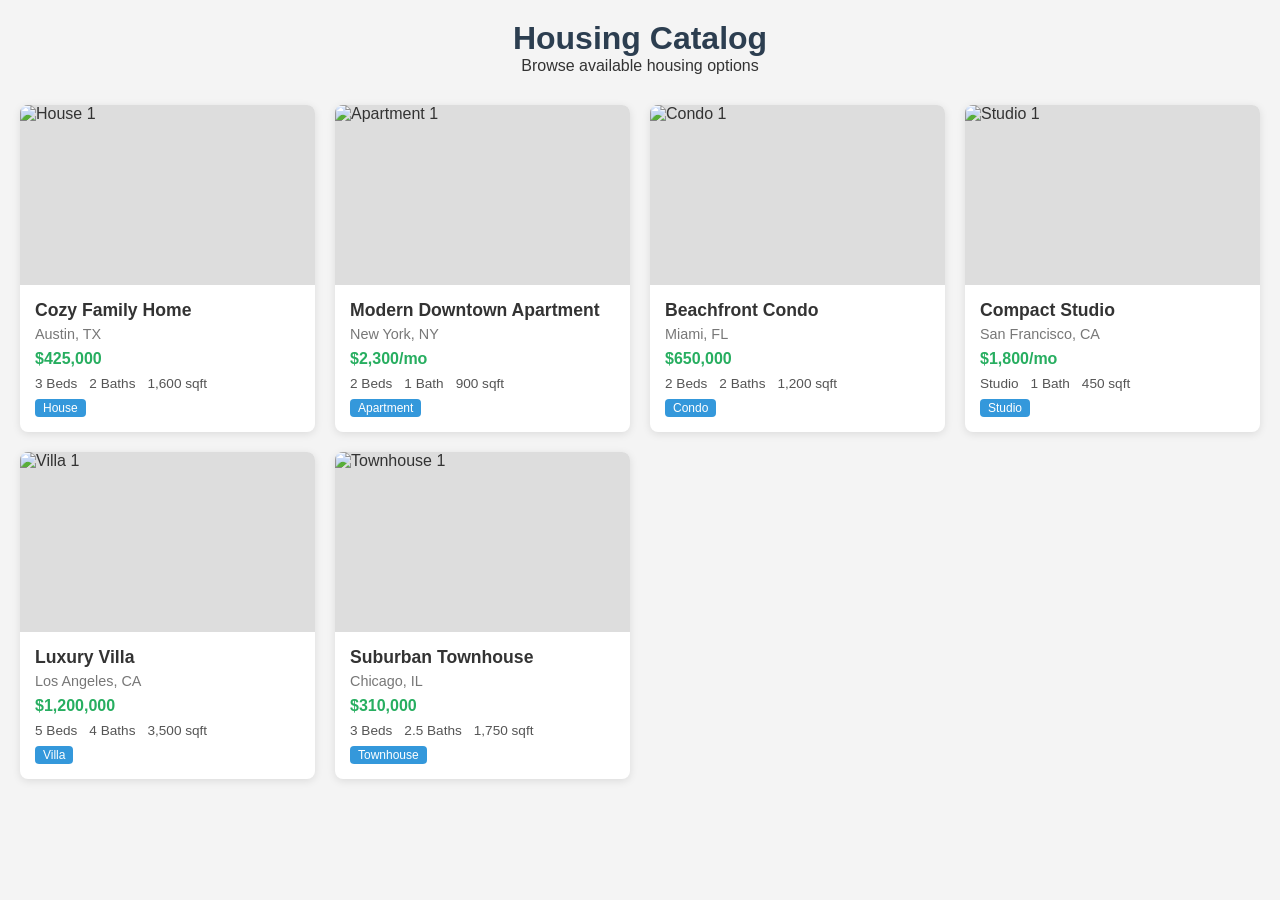
==== index.html @ a1b772fb "inital commit" ====
<!DOCTYPE html>
<html lang="en">
<head>
  <meta charset="UTF-8">
  <meta name="viewport" content="width=device-width, initial-scale=1.0">
  <title>Housing Catalog</title>
  <style>
    * { box-sizing: border-box; margin: 0; padding: 0; }
    body { font-family: Arial, sans-serif; background: #f4f4f4; color: #333; padding: 20px; }
    header { text-align: center; margin-bottom: 30px; }
    header h1 { color: #2c3e50; }
    .catalog { display: grid; grid-template-columns: repeat(auto-fit, minmax(280px, 1fr)); gap: 20px; }
    .card { background: #fff; border-radius: 8px; overflow: hidden; box-shadow: 0 2px 8px rgba(0,0,0,0.1); }
    .card img { width: 100%; height: 180px; object-fit: cover; display: block; background: #ddd; }
    .card-body { padding: 15px; }
    .card-body h2 { font-size: 1.1rem; margin-bottom: 5px; }
    .location { color: #777; font-size: 0.9rem; margin-bottom: 8px; }
    .price { font-weight: bold; color: #27ae60; margin-bottom: 8px; }
    .details { font-size: 0.85rem; color: #555; }
    .details span { margin-right: 12px; }
    .badge { display: inline-block; background: #3498db; color: #fff; padding: 2px 8px; border-radius: 4px; font-size: 0.75rem; margin-top: 8px; }
  </style>
</head>
<body>
  <header>
    <h1>Housing Catalog</h1>
    <p>Browse available housing options</p>
  </header>
  <main class="catalog">
    <div class="card">
      <img src="https://via.placeholder.com/400x180?text=House+1" alt="House 1">
      <div class="card-body">
        <h2>Cozy Family Home</h2>
        <p class="location">Austin, TX</p>
        <p class="price">$425,000</p>
        <p class="details"><span>3 Beds</span><span>2 Baths</span><span>1,600 sqft</span></p>
        <span class="badge">House</span>
      </div>
    </div>
    <div class="card">
      <img src="https://via.placeholder.com/400x180?text=Apartment+1" alt="Apartment 1">
      <div class="card-body">
        <h2>Modern Downtown Apartment</h2>
        <p class="location">New York, NY</p>
        <p class="price">$2,300/mo</p>
        <p class="details"><span>2 Beds</span><span>1 Bath</span><span>900 sqft</span></p>
        <span class="badge">Apartment</span>
      </div>
    </div>
    <div class="card">
      <img src="https://via.placeholder.com/400x180?text=Condo+1" alt="Condo 1">
      <div class="card-body">
        <h2>Beachfront Condo</h2>
        <p class="location">Miami, FL</p>
        <p class="price">$650,000</p>
        <p class="details"><span>2 Beds</span><span>2 Baths</span><span>1,200 sqft</span></p>
        <span class="badge">Condo</span>
      </div>
    </div>
    <div class="card">
      <img src="https://via.placeholder.com/400x180?text=Studio+1" alt="Studio 1">
      <div class="card-body">
        <h2>Compact Studio</h2>
        <p class="location">San Francisco, CA</p>
        <p class="price">$1,800/mo</p>
        <p class="details"><span>Studio</span><span>1 Bath</span><span>450 sqft</span></p>
        <span class="badge">Studio</span>
      </div>
    </div>
    <div class="card">
      <img src="https://via.placeholder.com/400x180?text=Villa+1" alt="Villa 1">
      <div class="card-body">
        <h2>Luxury Villa</h2>
        <p class="location">Los Angeles, CA</p>
        <p class="price">$1,200,000</p>
        <p class="details"><span>5 Beds</span><span>4 Baths</span><span>3,500 sqft</span></p>
        <span class="badge">Villa</span>
      </div>
    </div>
    <div class="card">
      <img src="https://via.placeholder.com/400x180?text=Townhouse+1" alt="Townhouse 1">
      <div class="card-body">
        <h2>Suburban Townhouse</h2>
        <p class="location">Chicago, IL</p>
        <p class="price">$310,000</p>
        <p class="details"><span>3 Beds</span><span>2.5 Baths</span><span>1,750 sqft</span></p>
        <span class="badge">Townhouse</span>
      </div>
    </div>
  </main>
</body>
</html>
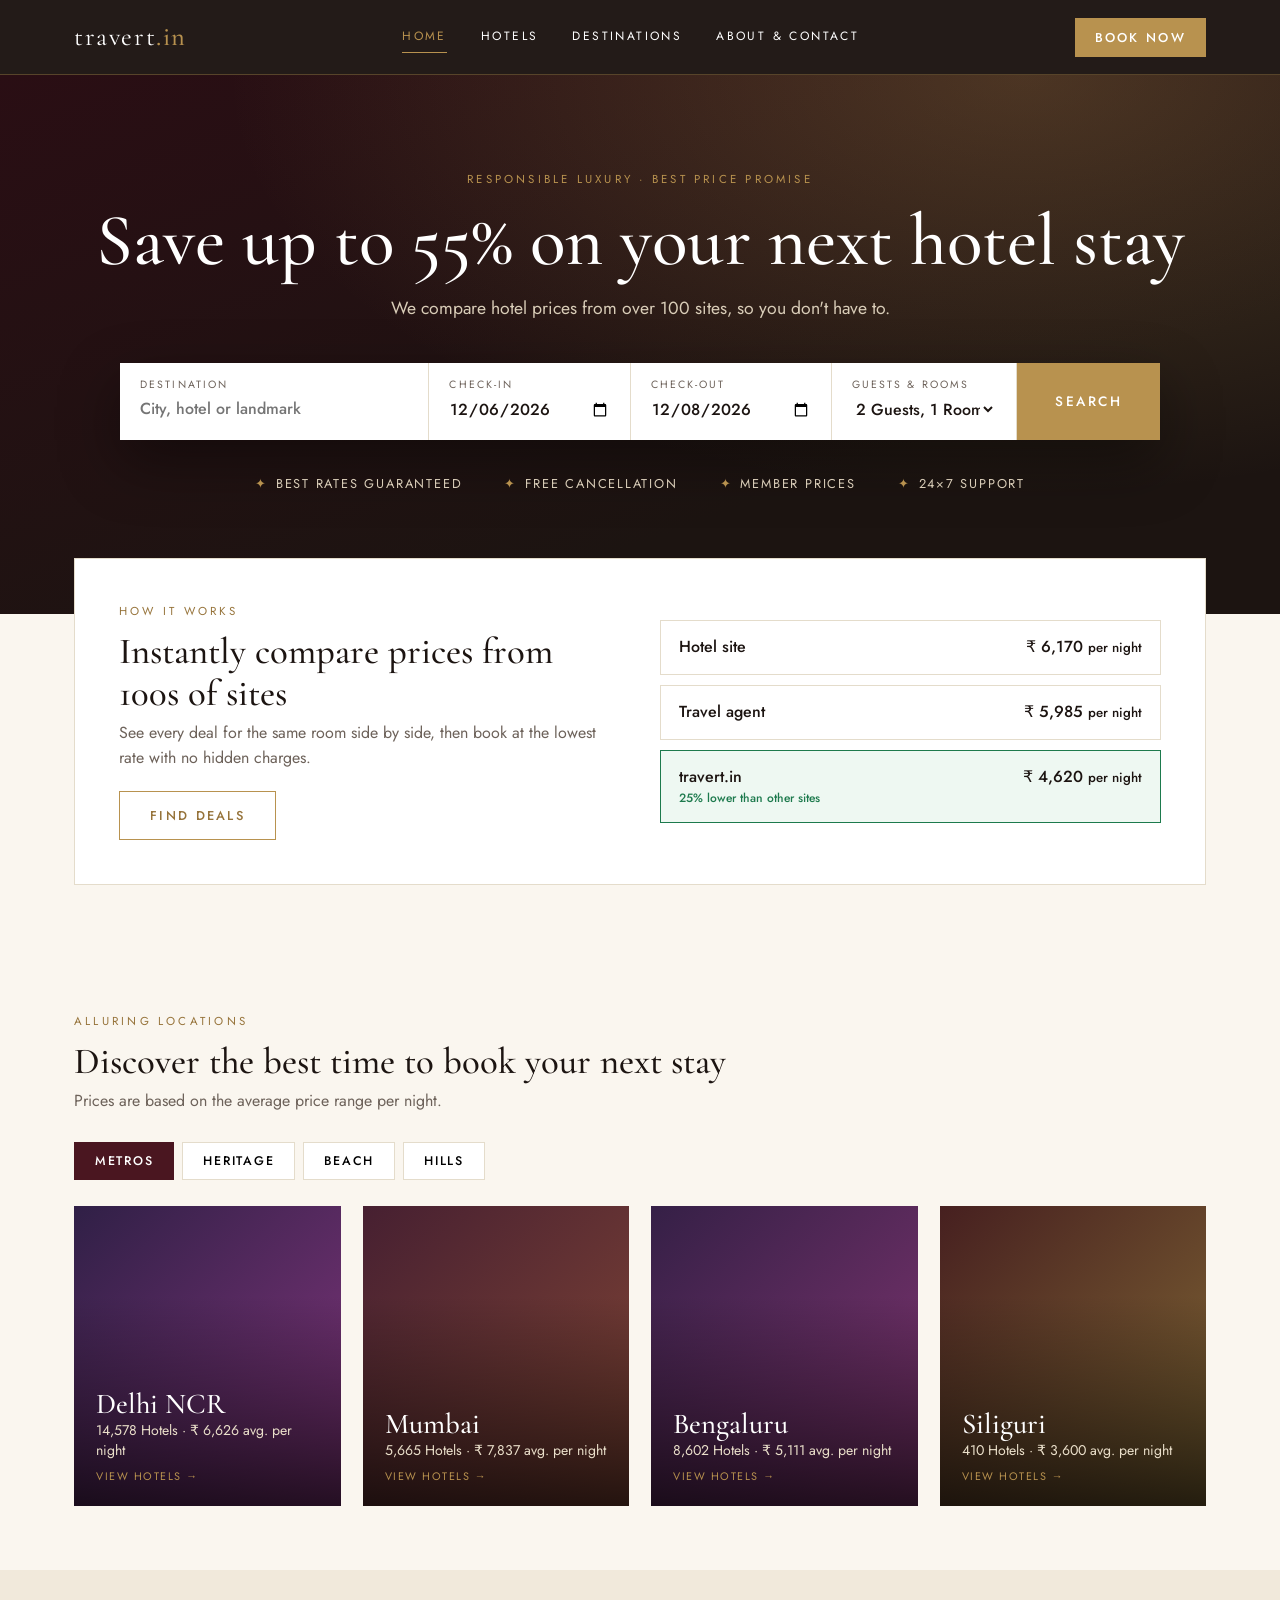
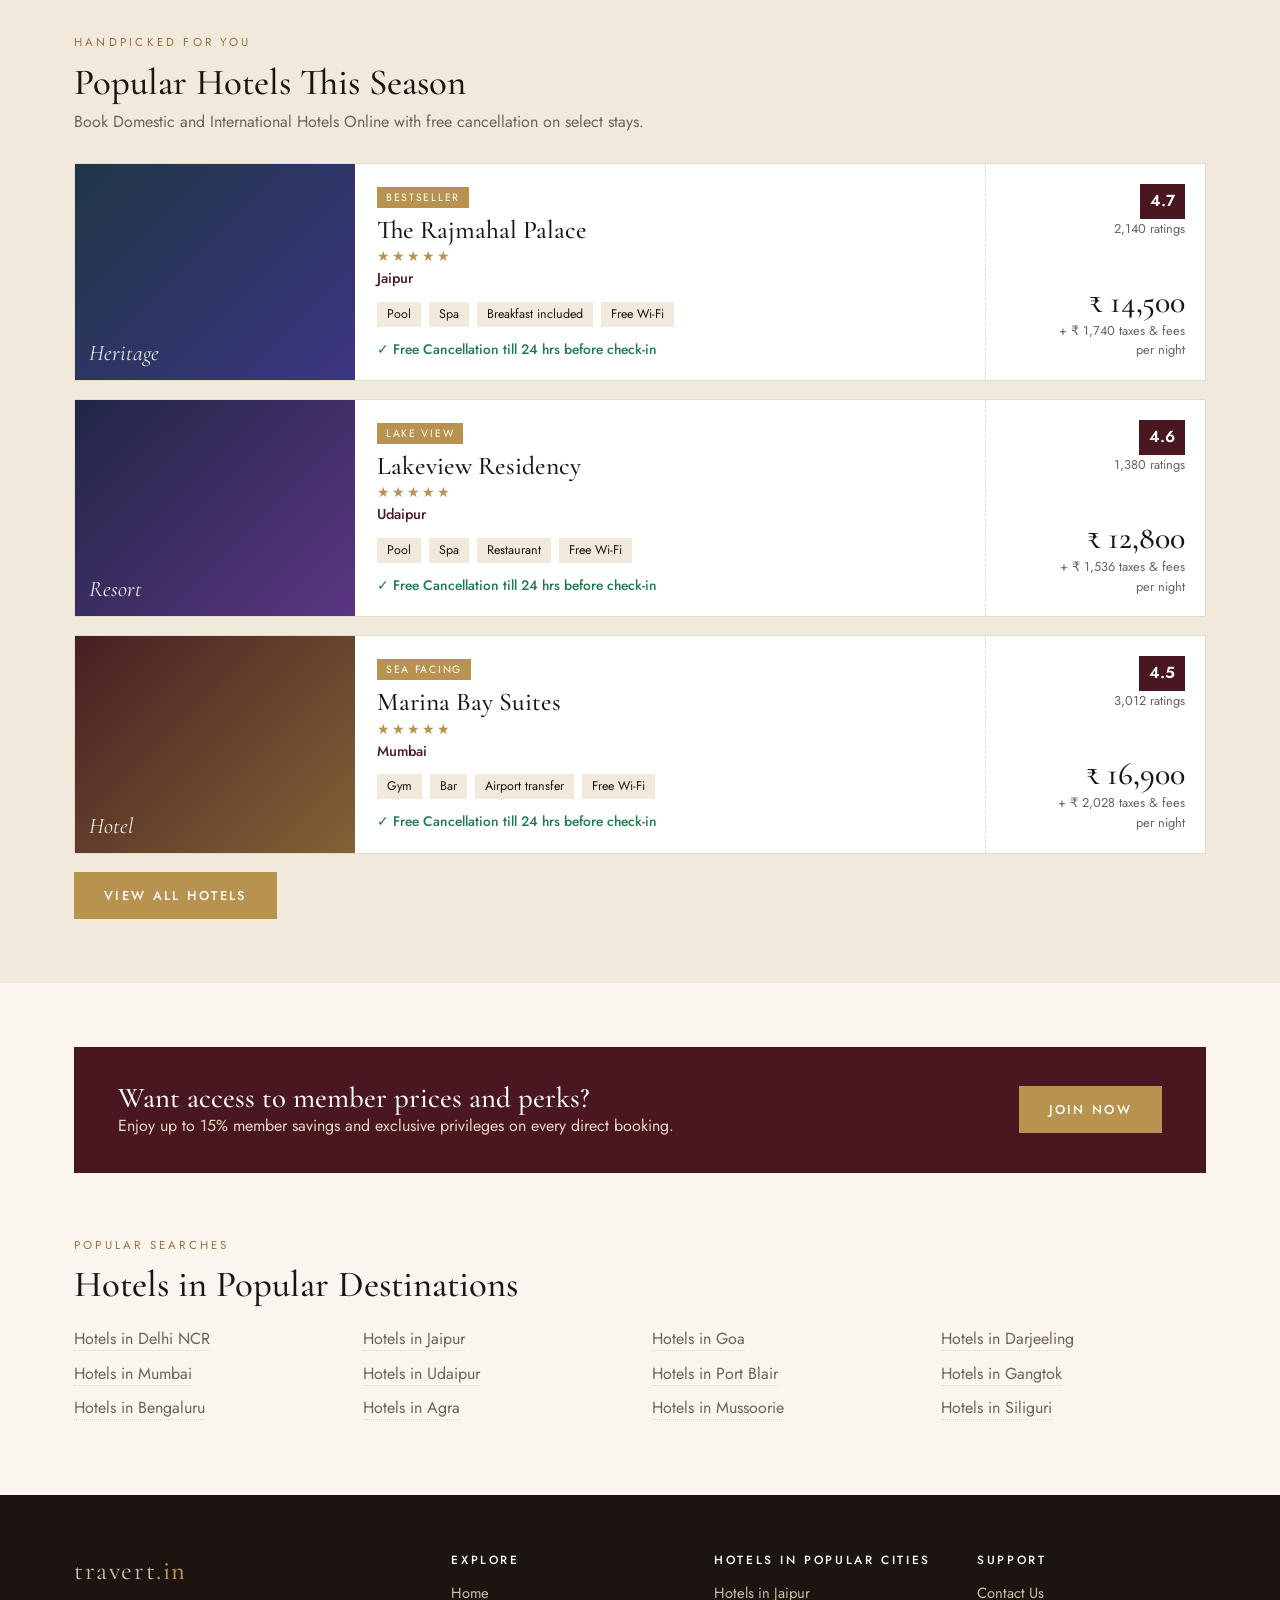
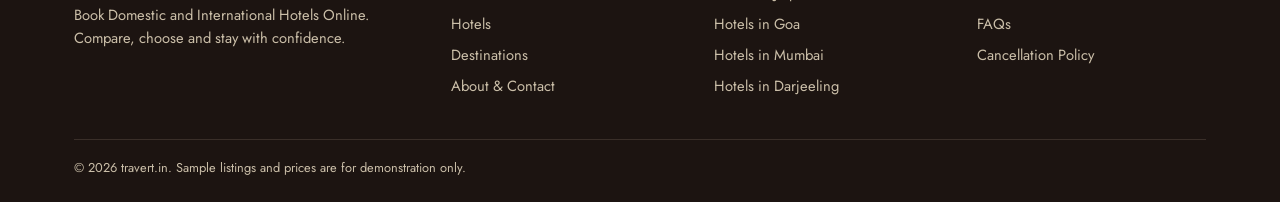
==== commit 5d6e0c46: "refc: redesign ui" ====
--- a/index.html
+++ b/index.html
@@ -1,92 +1,75 @@
 <!DOCTYPE html>
 <html lang="en">
 <head>
-  <meta charset="UTF-8">
-  <meta name="viewport" content="width=device-width, initial-scale=1.0">
-  <title>Housing Catalog</title>
-  <style>
-    * { box-sizing: border-box; margin: 0; padding: 0; }
-    body { font-family: Arial, sans-serif; background: #f4f4f4; color: #333; padding: 20px; }
-    header { text-align: center; margin-bottom: 30px; }
-    header h1 { color: #2c3e50; }
-    .catalog { display: grid; grid-template-columns: repeat(auto-fit, minmax(280px, 1fr)); gap: 20px; }
-    .card { background: #fff; border-radius: 8px; overflow: hidden; box-shadow: 0 2px 8px rgba(0,0,0,0.1); }
-    .card img { width: 100%; height: 180px; object-fit: cover; display: block; background: #ddd; }
-    .card-body { padding: 15px; }
-    .card-body h2 { font-size: 1.1rem; margin-bottom: 5px; }
-    .location { color: #777; font-size: 0.9rem; margin-bottom: 8px; }
-    .price { font-weight: bold; color: #27ae60; margin-bottom: 8px; }
-    .details { font-size: 0.85rem; color: #555; }
-    .details span { margin-right: 12px; }
-    .badge { display: inline-block; background: #3498db; color: #fff; padding: 2px 8px; border-radius: 4px; font-size: 0.75rem; margin-top: 8px; }
-  </style>
+<meta charset="UTF-8">
+<meta name="viewport" content="width=device-width, initial-scale=1.0">
+<title>travert.in | Compare &amp; Book Hotels in India</title>
+<meta name="description" content="Book domestic and international hotels online. Compare prices and book luxury stays across India.">
+<link rel="preconnect" href="https://fonts.googleapis.com">
+<link rel="preconnect" href="https://fonts.gstatic.com" crossorigin>
+<link href="https://fonts.googleapis.com/css2?family=Cormorant+Garamond:wght@400;500;600&family=Jost:wght@400;500;600&display=swap" rel="stylesheet">
+<link rel="stylesheet" href="assets/css/style.css">
 </head>
 <body>
-  <header>
-    <h1>Housing Catalog</h1>
-    <p>Browse available housing options</p>
-  </header>
-  <main class="catalog">
-    <div class="card">
-      <img src="https://via.placeholder.com/400x180?text=House+1" alt="House 1">
-      <div class="card-body">
-        <h2>Cozy Family Home</h2>
-        <p class="location">Austin, TX</p>
-        <p class="price">$425,000</p>
-        <p class="details"><span>3 Beds</span><span>2 Baths</span><span>1,600 sqft</span></p>
-        <span class="badge">House</span>
+<header class="top" id="top"></header>
+<section class="hero">
+  <div class="wrap">
+    <span class="eyebrow" style="color:var(--gold)">Responsible luxury · Best price promise</span>
+    <h1>Save up to 55% on your next hotel stay</h1>
+    <p>We compare hotel prices from over 100 sites, so you don't have to.</p>
+    <form class="search" id="search">
+      <label><span>Destination</span><input name="city" list="cities" placeholder="City, hotel or landmark" autocomplete="off"></label>
+      <label><span>Check-in</span><input type="date" name="cin"></label>
+      <label><span>Check-out</span><input type="date" name="cout"></label>
+      <label><span>Guests &amp; Rooms</span><select name="guests"><option value="1">1 Guest, 1 Room</option><option value="2" selected>2 Guests, 1 Room</option><option value="4">4 Guests, 2 Rooms</option></select></label>
+      <button class="btn" type="submit">Search</button>
+    </form>
+    <datalist id="cities"></datalist>
+    <div class="trust"><span><i>✦</i>Best Rates Guaranteed</span><span><i>✦</i>Free Cancellation</span><span><i>✦</i>Member Prices</span><span><i>✦</i>24×7 Support</span></div>
+  </div>
+</section>
+
+<section style="padding-top:0">
+  <div class="wrap" style="margin-top:-56px;position:relative">
+    <div class="compare">
+      <div><span class="eyebrow">How it works</span><h2>Instantly compare prices from 100s of sites</h2>
+        <p class="sub" style="margin-bottom:20px">See every deal for the same room side by side, then book at the lowest rate with no hidden charges.</p><a class="btn ghost" href="hotels.html">Find Deals</a></div>
+      <div class="rates">
+        <div class="rate"><span>Hotel site</span><span>₹ 6,170 <small>per night</small></span></div>
+        <div class="rate"><span>Travel agent</span><span>₹ 5,985 <small>per night</small></span></div>
+        <div class="rate best"><span>travert.in<em>25% lower than other sites</em></span><span>₹ 4,620 <small>per night</small></span></div>
       </div>
     </div>
-    <div class="card">
-      <img src="https://via.placeholder.com/400x180?text=Apartment+1" alt="Apartment 1">
-      <div class="card-body">
-        <h2>Modern Downtown Apartment</h2>
-        <p class="location">New York, NY</p>
-        <p class="price">$2,300/mo</p>
-        <p class="details"><span>2 Beds</span><span>1 Bath</span><span>900 sqft</span></p>
-        <span class="badge">Apartment</span>
-      </div>
-    </div>
-    <div class="card">
-      <img src="https://via.placeholder.com/400x180?text=Condo+1" alt="Condo 1">
-      <div class="card-body">
-        <h2>Beachfront Condo</h2>
-        <p class="location">Miami, FL</p>
-        <p class="price">$650,000</p>
-        <p class="details"><span>2 Beds</span><span>2 Baths</span><span>1,200 sqft</span></p>
-        <span class="badge">Condo</span>
-      </div>
-    </div>
-    <div class="card">
-      <img src="https://via.placeholder.com/400x180?text=Studio+1" alt="Studio 1">
-      <div class="card-body">
-        <h2>Compact Studio</h2>
-        <p class="location">San Francisco, CA</p>
-        <p class="price">$1,800/mo</p>
-        <p class="details"><span>Studio</span><span>1 Bath</span><span>450 sqft</span></p>
-        <span class="badge">Studio</span>
-      </div>
-    </div>
-    <div class="card">
-      <img src="https://via.placeholder.com/400x180?text=Villa+1" alt="Villa 1">
-      <div class="card-body">
-        <h2>Luxury Villa</h2>
-        <p class="location">Los Angeles, CA</p>
-        <p class="price">$1,200,000</p>
-        <p class="details"><span>5 Beds</span><span>4 Baths</span><span>3,500 sqft</span></p>
-        <span class="badge">Villa</span>
-      </div>
-    </div>
-    <div class="card">
-      <img src="https://via.placeholder.com/400x180?text=Townhouse+1" alt="Townhouse 1">
-      <div class="card-body">
-        <h2>Suburban Townhouse</h2>
-        <p class="location">Chicago, IL</p>
-        <p class="price">$310,000</p>
-        <p class="details"><span>3 Beds</span><span>2.5 Baths</span><span>1,750 sqft</span></p>
-        <span class="badge">Townhouse</span>
-      </div>
-    </div>
-  </main>
+  </div>
+</section>
+
+<section>
+  <div class="wrap">
+    <span class="eyebrow">Alluring locations</span><h2>Discover the best time to book your next stay</h2>
+    <p class="sub">Prices are based on the average price range per night.</p>
+    <div class="tabs" id="home-tabs"></div><div class="grid" id="home-dest"></div>
+  </div>
+</section>
+
+<section style="background:var(--sand)">
+  <div class="wrap">
+    <span class="eyebrow">Handpicked for you</span><h2>Popular Hotels This Season</h2>
+    <p class="sub">Book Domestic and International Hotels Online with free cancellation on select stays.</p>
+    <div id="featured"></div><a class="btn" href="hotels.html">View All Hotels</a>
+  </div>
+</section>
+
+<section>
+  <div class="wrap">
+    <div class="member"><div><h3>Want access to member prices and perks?</h3><p>Enjoy up to 15% member savings and exclusive privileges on every direct booking.</p></div><a class="btn" href="contact.html">Join Now</a></div>
+  </div>
+</section>
+
+<section style="padding-top:0">
+  <div class="wrap"><span class="eyebrow">Popular searches</span><h2 style="margin-bottom:20px">Hotels in Popular Destinations</h2><ul class="quick" id="quick"></ul></div>
+</section>
+<footer class="foot" id="foot"></footer>
+<script src="assets/js/data.js"></script>
+<script src="assets/js/main.js"></script>
 </body>
 </html>
--- a/assets/css/style.css
+++ b/assets/css/style.css
@@ -0,0 +1,103 @@
+:root{--ink:#1c1411;--maroon:#4a1620;--gold:#b8924f;--gold-d:#96733a;--ivory:#faf6ef;--sand:#f1e9db;--line:#e4dccb;--mute:#6d625a;--white:#fff;--ok:#1d7a4d;
+--serif:"Cormorant Garamond",Georgia,serif;--sans:"Jost","Segoe UI",Arial,sans-serif}
+*{box-sizing:border-box;margin:0;padding:0}
+html{scroll-behavior:smooth}
+body{font-family:var(--sans);color:var(--ink);background:var(--ivory);line-height:1.55;font-size:16px}
+a{color:inherit;text-decoration:none}img{max-width:100%}
+.wrap{max-width:1180px;margin:0 auto;padding:0 24px}
+h1,h2,h3{font-family:var(--serif);font-weight:500;line-height:1.15}
+h2{font-size:2.3rem;margin-bottom:6px}
+.eyebrow{font-size:.72rem;letter-spacing:.28em;text-transform:uppercase;color:var(--gold-d);margin-bottom:10px;display:block}
+.sub{color:var(--mute);margin-bottom:28px;max-width:640px}
+section{padding:64px 0}
+.btn{display:inline-block;background:var(--gold);color:#fff;border:0;padding:14px 30px;font:500 .8rem var(--sans);letter-spacing:.18em;text-transform:uppercase;cursor:pointer;transition:.25s}
+.btn:hover{background:var(--gold-d)}
+.btn.ghost{background:transparent;border:1px solid var(--gold);color:var(--gold-d)}
+.btn.ghost:hover{background:var(--gold);color:#fff}
+/* header */
+.top{position:sticky;top:0;z-index:50;background:rgba(28,20,17,.97);color:#fff;border-bottom:1px solid rgba(184,146,79,.35)}
+.top .wrap{display:flex;align-items:center;justify-content:space-between;height:74px}
+.logo{font-family:var(--serif);font-size:1.65rem;letter-spacing:.06em}.logo b{color:var(--gold);font-weight:500}
+.nav{display:flex;gap:34px}
+.nav a{font-size:.75rem;letter-spacing:.2em;text-transform:uppercase;padding:6px 0;border-bottom:1px solid transparent}
+.nav a:hover,.nav a.on{border-color:var(--gold);color:var(--gold)}
+.top .btn{padding:10px 20px}
+.burger{display:none;background:none;border:0;color:#fff;font-size:1.6rem;cursor:pointer}
+/* hero */
+.hero{background:radial-gradient(ellipse at 80% 0,rgba(184,146,79,.28),transparent 55%),linear-gradient(160deg,#2a0e14,#1c1411 70%);color:#fff;padding:96px 0 120px;text-align:center}
+.hero h1{font-size:clamp(2.6rem,6vw,4.6rem);margin-bottom:12px}
+.hero p{color:#d9cdb8;font-size:1.1rem;margin-bottom:40px}
+.search{background:#fff;color:var(--ink);display:grid;grid-template-columns:2fr 1.3fr 1.3fr 1.2fr auto;gap:0;max-width:1040px;margin:0 auto;box-shadow:0 22px 60px rgba(0,0,0,.4);text-align:left}
+.search label{padding:14px 20px;border-right:1px solid var(--line);display:block}
+.search span{display:block;font-size:.66rem;letter-spacing:.2em;text-transform:uppercase;color:var(--mute)}
+.search input,.search select{width:100%;border:0;outline:0;font:500 1rem var(--sans);padding:4px 0;background:transparent;color:var(--ink)}
+.search .btn{padding:0 38px;font-size:.85rem}
+.trust{display:flex;justify-content:center;gap:42px;margin-top:34px;flex-wrap:wrap;font-size:.8rem;letter-spacing:.14em;text-transform:uppercase;color:#d9cdb8}
+.trust i{color:var(--gold);font-style:normal;margin-right:8px}
+/* compare strip (trivago style) */
+.compare{background:var(--white);border:1px solid var(--line);display:grid;grid-template-columns:1fr 1fr;align-items:center;gap:40px;padding:44px}
+.rates{display:grid;gap:10px}
+.rate{display:flex;justify-content:space-between;border:1px solid var(--line);padding:14px 18px;font-weight:500}
+.rate.best{border-color:var(--ok);background:#eef8f2}.rate.best em{color:var(--ok);font-style:normal;font-size:.75rem;display:block}
+/* tabs & cards */
+.tabs{display:flex;gap:8px;flex-wrap:wrap;margin-bottom:26px}
+.tab{padding:9px 20px;border:1px solid var(--line);background:#fff;cursor:pointer;font:500 .78rem var(--sans);letter-spacing:.14em;text-transform:uppercase}
+.tab.on,.tab:hover{background:var(--maroon);color:#fff;border-color:var(--maroon)}
+.grid{display:grid;grid-template-columns:repeat(auto-fill,minmax(260px,1fr));gap:22px}
+.dest{position:relative;min-height:300px;color:#fff;display:flex;flex-direction:column;justify-content:flex-end;padding:22px;overflow:hidden;transition:.3s}
+.dest:hover{transform:translateY(-4px);box-shadow:0 16px 36px rgba(0,0,0,.25)}
+.dest::before{content:"";position:absolute;inset:0;background:linear-gradient(transparent 30%,rgba(0,0,0,.72))}
+.dest>*{position:relative}.dest h3{font-size:1.8rem}.dest p{font-size:.88rem;color:#eadfca}
+.dest small{letter-spacing:.14em;text-transform:uppercase;font-size:.68rem;color:var(--gold);margin-top:8px}
+.pic{background:var(--g);display:flex;align-items:flex-end;padding:14px;color:rgba(255,255,255,.9);font:italic 1.4rem var(--serif)}
+.pic img{width:100%;height:100%;object-fit:cover}
+.tag{background:var(--gold);color:#fff;font-size:.66rem;letter-spacing:.16em;text-transform:uppercase;padding:3px 9px}
+.quick{columns:4 200px;column-gap:24px;list-style:none}
+.quick li{margin-bottom:10px}.quick a{color:var(--mute);border-bottom:1px dotted var(--line)}.quick a:hover{color:var(--maroon)}
+.member{background:var(--maroon);color:#fff;display:flex;justify-content:space-between;align-items:center;gap:20px;padding:34px 44px;flex-wrap:wrap}
+.member h3{font-size:1.8rem}.member p{color:#e7d9c0}
+/* hotel listing (MakeMyTrip style) */
+.page-h{background:var(--ink);color:#fff;padding:46px 0}
+.page-h h1{font-size:2.8rem}.page-h p{color:#d9cdb8}
+.layout{display:grid;grid-template-columns:270px 1fr;gap:28px;padding:34px 0 64px;align-items:start}
+.filters{background:#fff;border:1px solid var(--line);padding:22px;position:sticky;top:96px}
+.filters h4{font:600 .78rem var(--sans);letter-spacing:.18em;text-transform:uppercase;margin:18px 0 10px}
+.filters h4:first-child{margin-top:0}
+.filters label{display:flex;gap:8px;align-items:center;font-size:.92rem;margin-bottom:7px;cursor:pointer}
+.filters input[type=range]{width:100%;accent-color:var(--gold)}
+.filters select{width:100%;padding:9px;border:1px solid var(--line);font:inherit}
+.bar{display:flex;justify-content:space-between;align-items:center;margin-bottom:16px;flex-wrap:wrap;gap:10px}
+.hcard{display:grid;grid-template-columns:280px 1fr 220px;background:#fff;border:1px solid var(--line);margin-bottom:18px;transition:.25s}
+.hcard:hover{box-shadow:0 12px 30px rgba(0,0,0,.12)}
+.hcard .pic{min-height:210px}
+.hbody{padding:20px 22px}.hbody h3{font-size:1.6rem;margin:6px 0 2px}
+.loc{color:var(--maroon);font-size:.9rem;font-weight:500}
+.am{display:flex;gap:8px;flex-wrap:wrap;margin:12px 0}.am span{font-size:.78rem;background:var(--sand);padding:3px 10px}
+.free{color:var(--ok);font-size:.86rem;font-weight:500}
+.hprice{border-left:1px dashed var(--line);padding:20px;text-align:right;display:flex;flex-direction:column;justify-content:space-between;align-items:flex-end}
+.score{background:var(--maroon);color:#fff;padding:5px 10px;font-weight:600;display:inline-block}
+.hprice strong{font:500 2rem var(--serif);display:block}.hprice small{color:var(--mute);display:block;font-size:.8rem}
+.stars{color:var(--gold);letter-spacing:2px;font-size:.85rem}
+.empty{padding:50px;text-align:center;background:#fff;border:1px dashed var(--line)}
+/* about / contact */
+.two{display:grid;grid-template-columns:1fr 1fr;gap:48px}
+.stats{display:grid;grid-template-columns:repeat(3,1fr);gap:18px;margin-top:26px}
+.stats div{background:#fff;border:1px solid var(--line);padding:20px;text-align:center}.stats b{display:block;font:500 2.2rem var(--serif);color:var(--maroon)}
+form.contact{background:#fff;border:1px solid var(--line);padding:32px;display:grid;gap:16px}
+form.contact label{font-size:.7rem;letter-spacing:.2em;text-transform:uppercase;color:var(--mute)}
+form.contact input,form.contact select,form.contact textarea{width:100%;padding:12px;border:1px solid var(--line);font:inherit;margin-top:6px;background:var(--ivory)}
+.ok{background:#eef8f2;border:1px solid var(--ok);color:var(--ok);padding:14px;display:none}
+.faq details{background:#fff;border:1px solid var(--line);padding:16px 20px;margin-bottom:10px}.faq summary{cursor:pointer;font-weight:500}
+/* footer */
+.foot{background:var(--ink);color:#cbbfa9;padding:56px 0 24px;font-size:.92rem}
+.fcols{display:grid;grid-template-columns:1.5fr 1fr 1fr 1fr;gap:34px}
+.foot h5{color:#fff;font:500 .74rem var(--sans);letter-spacing:.22em;text-transform:uppercase;margin-bottom:14px}
+.foot a{display:block;margin-bottom:8px}.foot a:hover{color:var(--gold)}
+.copy{border-top:1px solid #3a2f29;margin-top:34px;padding-top:18px;font-size:.8rem}
+@media(max-width:900px){
+.nav{display:none;position:absolute;top:74px;left:0;right:0;background:var(--ink);flex-direction:column;padding:20px 24px;gap:16px}.nav.open{display:flex}.burger{display:block}.top .btn{display:none}
+.search{grid-template-columns:1fr}.search label{border-right:0;border-bottom:1px solid var(--line)}.search .btn{padding:16px}
+.compare,.two{grid-template-columns:1fr}.layout{grid-template-columns:1fr}.filters{position:static}
+.hcard{grid-template-columns:1fr}.hprice{border-left:0;border-top:1px dashed var(--line);flex-direction:row;align-items:center}
+.fcols{grid-template-columns:1fr 1fr}.member{padding:28px}}
+.dest.pic{align-items:stretch;padding:22px;font:400 1rem var(--sans);color:#fff}
